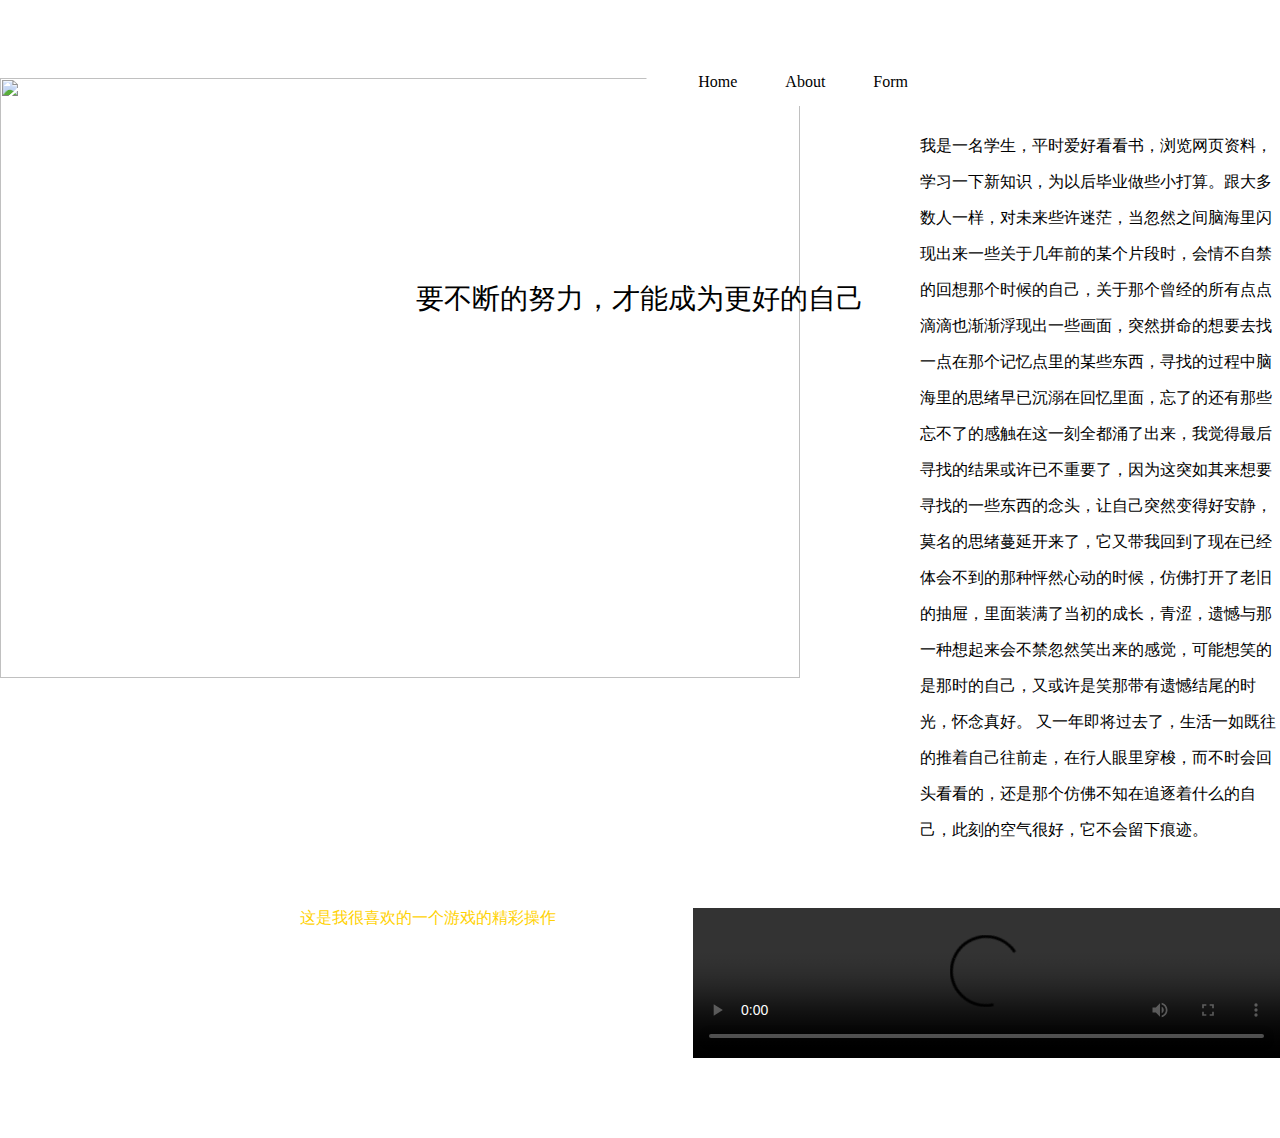
==== about.html @ 1c42e5ea "Create about.html" ====
<!DOCTYPE html>
<html lang="en">

<head>
    <meta charset="UTF-8">
    <meta http-equiv="X-UA-Compatible" content="IE=edge">
    <meta name="viewport" content="width=device-width, initial-scale=1.0">
    <title>关于</title>
    <link rel="stylesheet" href="about.css">
</head>

<body>

    <body>
        <div class="about">
            <h3 class="about_tit">要不断的努力，才能成为更好的自己</h3>
            <img class="about_bgc" src="./img/from1.png" alt="">
            <div class='ribbon'>
                <a href='index.html'><span>Home</span></a>
                <a href='about.html'><span>About</span></a>
                <a href='form.html'><span>Form</span></a>

            </div>
            <div class="me">
                <img class="me_img" src="./img/imgs19.jpg" alt="">
                <span class="me_tit animate ">我是一名学生，平时爱好看看书，浏览网页资料，学习一下新知识，为以后毕业做些小打算。跟大多数人一样，对未来些许迷茫，当忽然之间脑海里闪现出来一些关于几年前的某个片段时，会情不自禁的回想那个时候的自己，关于那个曾经的所有点点滴滴也渐渐浮现出一些画面，突然拼命的想要去找一点在那个记忆点里的某些东西，寻找的过程中脑海里的思绪早已沉溺在回忆里面，忘了的还有那些忘不了的感触在这一刻全都涌了出来，我觉得最后寻找的结果或许已不重要了，因为这突如其来想要寻找的一些东西的念头，让自己突然变得好安静，莫名的思绪蔓延开来了，它又带我回到了现在已经体会不到的那种怦然心动的时候，仿佛打开了老旧的抽屉，里面装满了当初的成长，青涩，遗憾与那一种想起来会不禁忽然笑出来的感觉，可能想笑的是那时的自己，又或许是笑那带有遗憾结尾的时光，怀念真好。
                    又一年即将过去了，生活一如既往的推着自己往前走，在行人眼里穿梭，而不时会回头看看的，还是那个仿佛不知在追逐着什么的自己，此刻的空气很好，它不会留下痕迹。
                </span>
            </div>
            <div class="videos">
                <span>
                            这是我很喜欢的一个游戏的精彩操作
                </span>
                <video width="800" controls id="video" preload="auto" height="100%" autoplay="autoplay" loop="loop" type="video/mp4" src="./video/videos.mp4"></video>

            </div>
        </div>
    </body>

</body>

</html>
---- about.css ----
* {
    margin: 0;
    padding: 0;
}

.about {
    width: 100%;
    height: 100%;
    overflow: hidden;
}

.about_bgc {
    width: 100%
}

.about_tit {
    position: absolute;
    top: 280px;
    left: 0;
    right: 0;
    font-size: 28px;
    font-weight: 550;
    bottom: 0;
    width: 800px;
    margin: auto;
    text-align: center;
}

.ribbon {
    display: flex;
    justify-content: center;
    position: absolute;
    right: 300px;
    top: 50px;
    margin: auto;
}

.ribbon:after,
.ribbon:before {
    margin-top: 0.5em;
    content: "";
    display: flex;
    ;
    border: 1.5em solid #fff;
}

.ribbon:after {
    border-right-color: transparent;
}

.ribbon:before {
    border-left-color: transparent;
}

.ribbon a:link,
.ribbon a:visited {
    color: #000;
    text-decoration: none;
    height: 3.5em;
    overflow: hidden;
}

.ribbon span {
    background: #fff;
    display: inline-block;
    line-height: 3em;
    padding: 0 1.5em;
    margin-top: 0.5em;
    position: relative;
    -webkit-transition: background-color 0.2s, margin-top 0.2s;
    /* Saf3.2+, Chrome */
    -moz-transition: background-color 0.2s, margin-top 0.2s;
    /* FF4+ */
    -ms-transition: background-color 0.2s, margin-top 0.2s;
    /* IE10 */
    -o-transition: background-color 0.2s, margin-top 0.2s;
    /* Opera 10.5+ */
    transition: background-color 0.2s, margin-top 0.2s;
}

.ribbon a:hover span {
    background: #FFD204;
    margin-top: 0;
}

.ribbon span:before {
    content: "";
    position: absolute;
    top: 3em;
    left: 0;
    border-right: 0.5em solid #9B8651;
    border-bottom: 0.5em solid #fff;
}

.ribbon span:after {
    content: "";
    position: absolute;
    top: 3em;
    right: 0;
    border-left: 0.5em solid #9B8651;
    border-bottom: 0.5em solid #fff;
}

.me {
    display: flex;
    justify-content: center;
    margin-top: 60px;
    overflow: hidden;
}

.me_tit {
    width: 600px;
    line-height: 36px;
    font-size: 18px;
    margin-left: 100px;
    margin-top: 50px;
}

.me_img {
    width: 800px;
    height: 600px;
}

.animate {
    padding-left: 20px;
    width: 500px;
    font-size: 16px;
    color: #000;
    animation: 10s wordsLoop linear infinite normal;
}

@keyframes wordsLoop {
    0% {
        transform: translateY(100px);
        -webkit-transform: translateY(100px);
    }
    100% {
        transform: translateY(-100%);
        -webkit-transform: translateY(-100%);
    }
}

.videos {
    display: flex;
    margin-top: 60px;
    padding-bottom: 80px;
}

.videos span {
    width: 400px;
    margin-right: 100px;
    margin-left: 300px;
    color: #FFD204
}
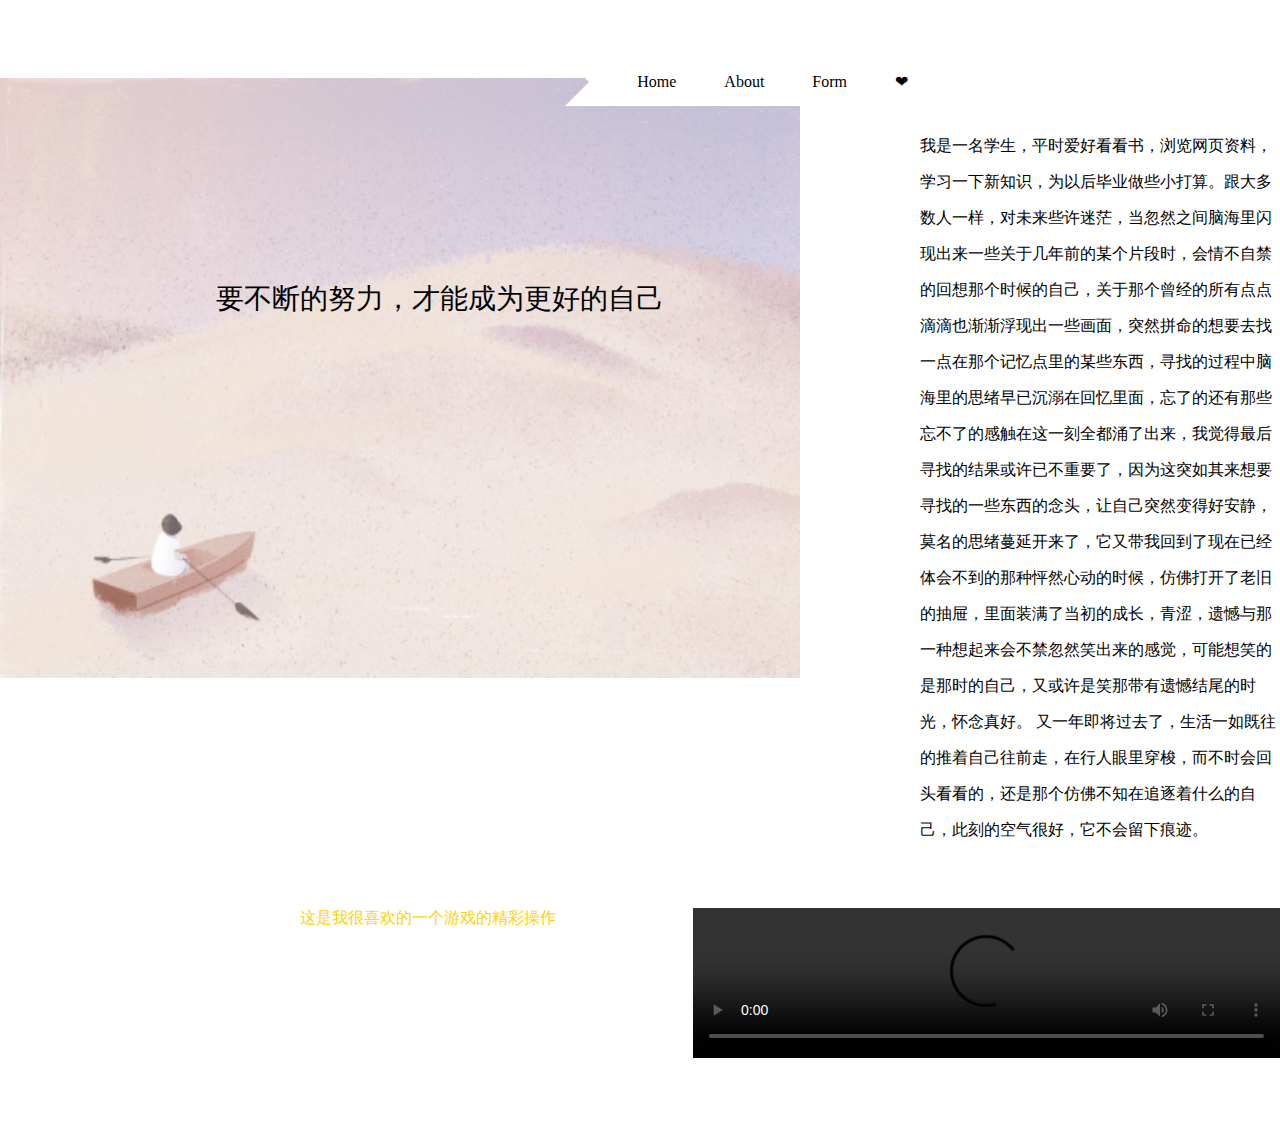
==== commit 532b7c1e: "Update about.html" ====
--- a/about.html
+++ b/about.html
@@ -19,7 +19,7 @@
                 <a href='index.html'><span>Home</span></a>
                 <a href='about.html'><span>About</span></a>
                 <a href='form.html'><span>Form</span></a>
-
+                <a href='aixin.html'><span>❤</span></a>
             </div>
             <div class="me">
                 <img class="me_img" src="./img/imgs19.jpg" alt="">
@@ -39,4 +39,4 @@
 
 </body>
 
-</html>+</html>
--- a/about.css
+++ b/about.css
@@ -17,7 +17,7 @@
     position: absolute;
     top: 280px;
     left: 0;
-    right: 0;
+    right: 400px;
     font-size: 28px;
     font-weight: 550;
     bottom: 0;
@@ -151,4 +151,4 @@
     margin-right: 100px;
     margin-left: 300px;
     color: #FFD204
-}+}
